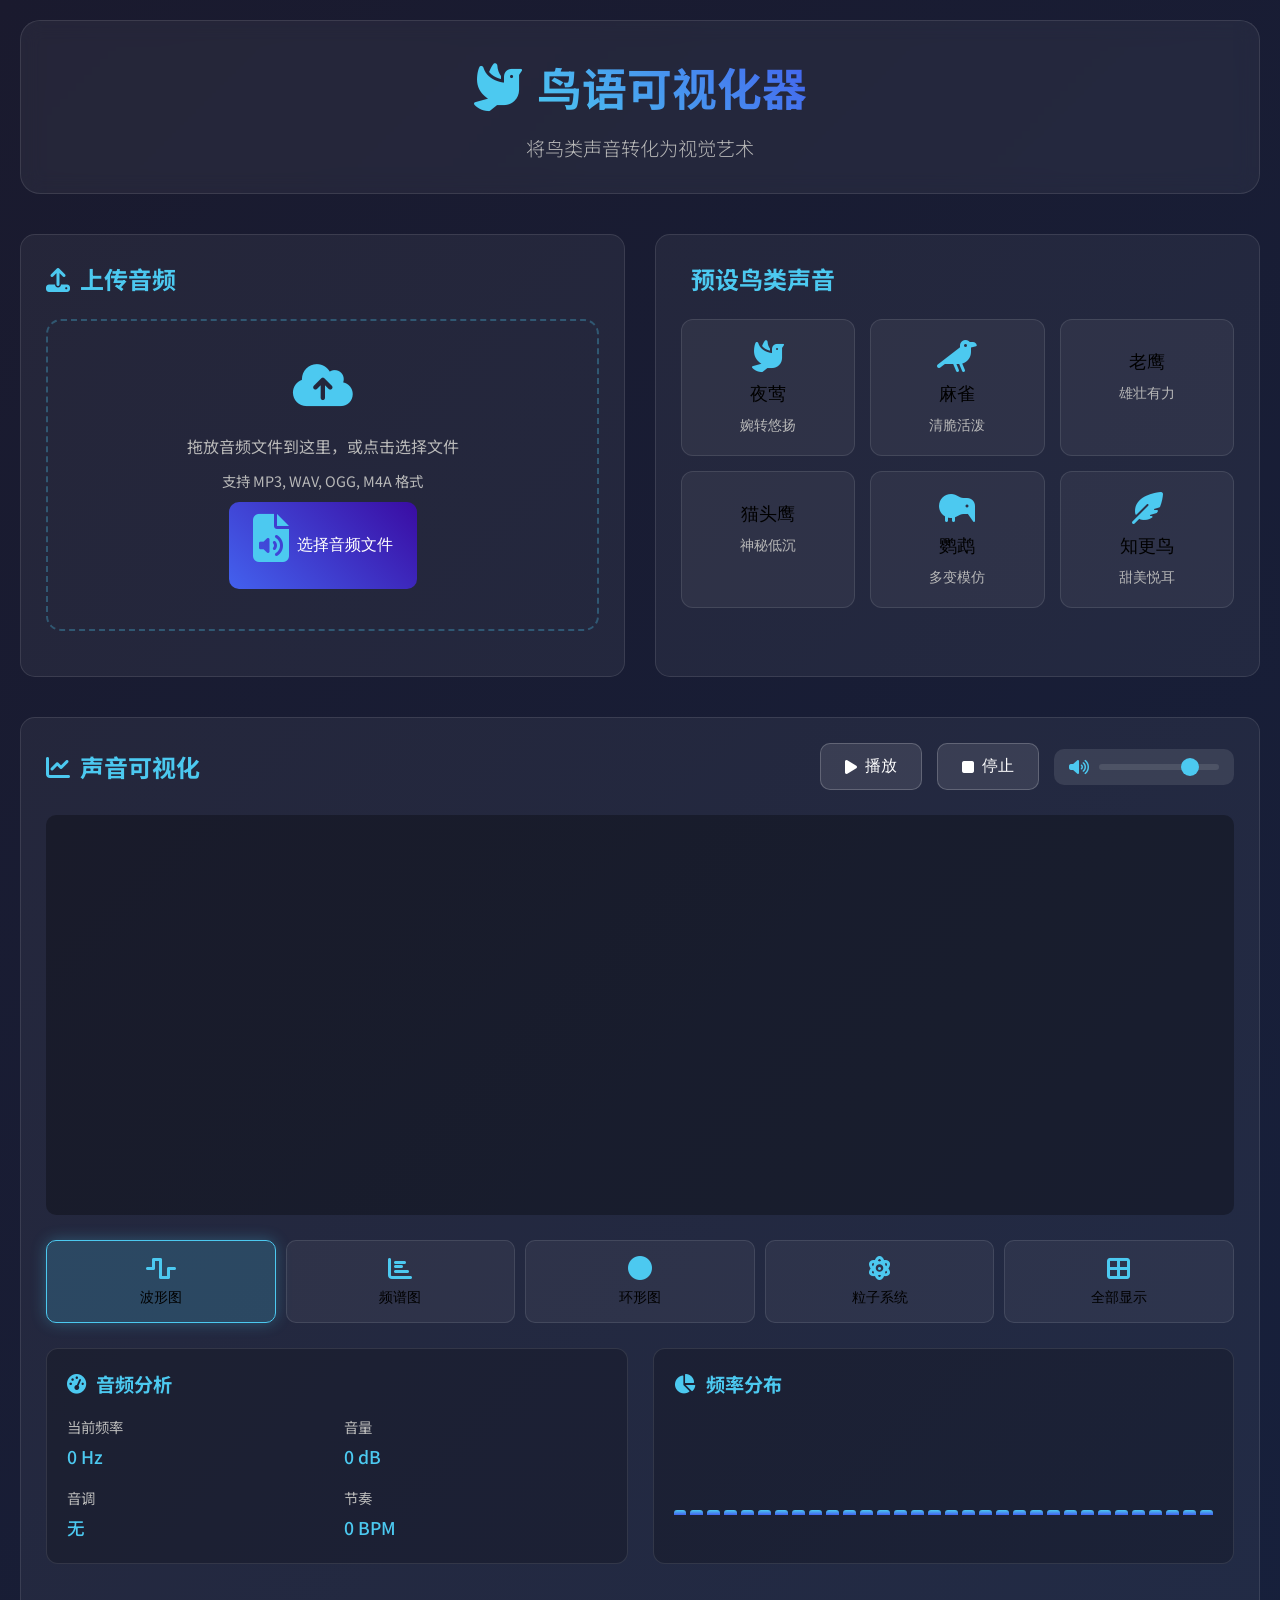
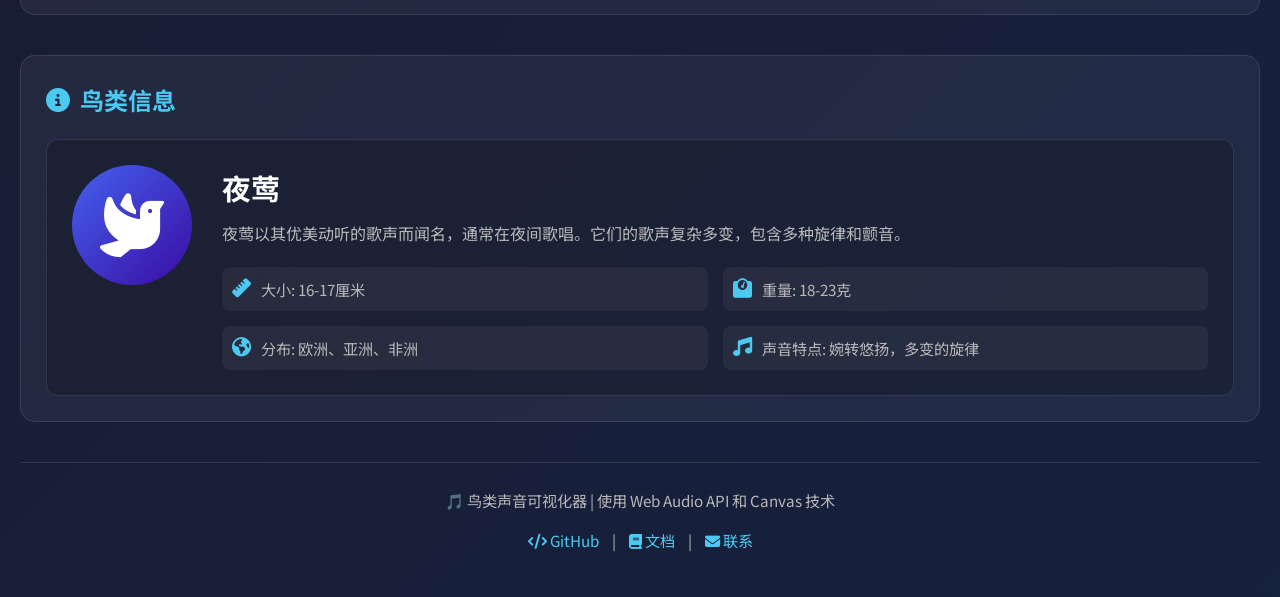
==== index.html @ f93c7d65 "Initial commit: 鸟类声音可视化器 v1.0 功能特点: - 🎵 4种音频可视化模式 (波形图、频谱图、环形图、粒子系统) - 🐦 6种预设鸟类声音和详细信息 - 📊 实时音频分析 (频" ====
<!DOCTYPE html>
<html lang="zh-CN">
<head>
    <meta charset="UTF-8">
    <meta name="viewport" content="width=device-width, initial-scale=1.0">
    <title>鸟类声音可视化 - 鸟语可视化器</title>
    <link rel="stylesheet" href="style.css">
    <link rel="stylesheet" href="https://cdnjs.cloudflare.com/ajax/libs/font-awesome/6.4.0/css/all.min.css">
    <link href="https://fonts.googleapis.com/css2?family=Noto+Sans+SC:wght@300;400;500;700&display=swap" rel="stylesheet">
</head>
<body>
    <div class="container">
        <!-- 头部 -->
        <header class="header">
            <div class="logo">
                <i class="fas fa-dove"></i>
                <h1>鸟语可视化器</h1>
            </div>
            <p class="subtitle">将鸟类声音转化为视觉艺术</p>
        </header>

        <!-- 主内容区 -->
        <main class="main-content">
            <!-- 控制面板 -->
            <div class="control-panel">
                <div class="upload-section">
                    <h2><i class="fas fa-upload"></i> 上传音频</h2>
                    <div class="upload-area" id="uploadArea">
                        <i class="fas fa-cloud-upload-alt"></i>
                        <p>拖放音频文件到这里，或点击选择文件</p>
                        <p class="file-types">支持 MP3, WAV, OGG, M4A 格式</p>
                        <input type="file" id="fileInput" accept="audio/*" hidden>
                        <button class="btn btn-primary" onclick="document.getElementById('fileInput').click()">
                            <i class="fas fa-file-audio"></i> 选择音频文件
                        </button>
                    </div>
                    <div class="file-info" id="fileInfo" style="display: none;">
                        <p><i class="fas fa-music"></i> 已选择: <span id="fileName"></span></p>
                        <p><i class="fas fa-clock"></i> 时长: <span id="fileDuration"></span></p>
                        <p><i class="fas fa-hdd"></i> 大小: <span id="fileSize"></span></p>
                    </div>
                </div>

                <div class="preset-sounds">
                    <h2><i class="fas fa-bird"></i> 预设鸟类声音</h2>
                    <div class="sound-grid">
                        <button class="sound-btn" data-src="nightingale" onclick="loadPresetSound('nightingale')">
                            <i class="fas fa-dove"></i>
                            <span>夜莺</span>
                            <small>婉转悠扬</small>
                        </button>
                        <button class="sound-btn" data-src="sparrow" onclick="loadPresetSound('sparrow')">
                            <i class="fas fa-crow"></i>
                            <span>麻雀</span>
                            <small>清脆活泼</small>
                        </button>
                        <button class="sound-btn" data-src="eagle" onclick="loadPresetSound('eagle')">
                            <i class="fas fa-eagle"></i>
                            <span>老鹰</span>
                            <small>雄壮有力</small>
                        </button>
                        <button class="sound-btn" data-src="owl" onclick="loadPresetSound('owl')">
                            <i class="fas fa-owl"></i>
                            <span>猫头鹰</span>
                            <small>神秘低沉</small>
                        </button>
                        <button class="sound-btn" data-src="parrot" onclick="loadPresetSound('parrot')">
                            <i class="fas fa-kiwi-bird"></i>
                            <span>鹦鹉</span>
                            <small>多变模仿</small>
                        </button>
                        <button class="sound-btn" data-src="robin" onclick="loadPresetSound('robin')">
                            <i class="fas fa-feather-alt"></i>
                            <span>知更鸟</span>
                            <small>甜美悦耳</small>
                        </button>
                    </div>
                </div>
            </div>

            <!-- 可视化区域 -->
            <div class="visualization-section">
                <div class="viz-header">
                    <h2><i class="fas fa-chart-line"></i> 声音可视化</h2>
                    <div class="viz-controls">
                        <button class="btn btn-secondary" id="playBtn" onclick="togglePlay()">
                            <i class="fas fa-play"></i> 播放
                        </button>
                        <button class="btn btn-secondary" onclick="stopAudio()">
                            <i class="fas fa-stop"></i> 停止
                        </button>
                        <div class="volume-control">
                            <i class="fas fa-volume-up"></i>
                            <input type="range" id="volumeSlider" min="0" max="100" value="80" oninput="changeVolume(this.value)">
                        </div>
                    </div>
                </div>

                <!-- 可视化画布 -->
                <div class="viz-canvas-container">
                    <canvas id="waveformCanvas"></canvas>
                    <canvas id="spectrumCanvas"></canvas>
                    <canvas id="circularCanvas"></canvas>
                    <canvas id="particleCanvas"></canvas>
                </div>

                <!-- 可视化模式选择 -->
                <div class="viz-mode-selector">
                    <button class="mode-btn active" data-mode="waveform" onclick="setVisualizationMode('waveform')">
                        <i class="fas fa-wave-square"></i>
                        <span>波形图</span>
                    </button>
                    <button class="mode-btn" data-mode="spectrum" onclick="setVisualizationMode('spectrum')">
                        <i class="fas fa-chart-bar"></i>
                        <span>频谱图</span>
                    </button>
                    <button class="mode-btn" data-mode="circular" onclick="setVisualizationMode('circular')">
                        <i class="fas fa-circle"></i>
                        <span>环形图</span>
                    </button>
                    <button class="mode-btn" data-mode="particle" onclick="setVisualizationMode('particle')">
                        <i class="fas fa-atom"></i>
                        <span>粒子系统</span>
                    </button>
                    <button class="mode-btn" data-mode="all" onclick="setVisualizationMode('all')">
                        <i class="fas fa-th-large"></i>
                        <span>全部显示</span>
                    </button>
                </div>

                <!-- 音频分析信息 -->
                <div class="audio-info">
                    <div class="info-card">
                        <h3><i class="fas fa-tachometer-alt"></i> 音频分析</h3>
                        <div class="info-grid">
                            <div class="info-item">
                                <span class="info-label">当前频率</span>
                                <span class="info-value" id="currentFreq">0 Hz</span>
                            </div>
                            <div class="info-item">
                                <span class="info-label">音量</span>
                                <span class="info-value" id="currentVolume">0 dB</span>
                            </div>
                            <div class="info-item">
                                <span class="info-label">音调</span>
                                <span class="info-value" id="currentPitch">无</span>
                            </div>
                            <div class="info-item">
                                <span class="info-label">节奏</span>
                                <span class="info-value" id="currentTempo">0 BPM</span>
                            </div>
                        </div>
                    </div>

                    <div class="info-card">
                        <h3><i class="fas fa-chart-pie"></i> 频率分布</h3>
                        <div class="frequency-bars" id="frequencyBars">
                            <!-- 频率条将通过JavaScript动态生成 -->
                        </div>
                    </div>
                </div>
            </div>

            <!-- 鸟类信息 -->
            <div class="bird-info-section">
                <h2><i class="fas fa-info-circle"></i> 鸟类信息</h2>
                <div class="bird-info-card" id="birdInfo">
                    <div class="bird-image">
                        <i class="fas fa-dove"></i>
                    </div>
                    <div class="bird-details">
                        <h3 id="birdName">选择一种鸟类</h3>
                        <p id="birdDescription">点击上面的鸟类按钮查看详细信息</p>
                        <div class="bird-stats">
                            <div class="stat">
                                <i class="fas fa-ruler"></i>
                                <span>大小: <span id="birdSize">-</span></span>
                            </div>
                            <div class="stat">
                                <i class="fas fa-weight"></i>
                                <span>重量: <span id="birdWeight">-</span></span>
                            </div>
                            <div class="stat">
                                <i class="fas fa-globe-americas"></i>
                                <span>分布: <span id="birdHabitat">-</span></span>
                            </div>
                            <div class="stat">
                                <i class="fas fa-music"></i>
                                <span>声音特点: <span id="birdSoundChar">-</span></span>
                            </div>
                        </div>
                    </div>
                </div>
            </div>
        </main>

        <!-- 底部 -->
        <footer class="footer">
            <p>🎵 鸟类声音可视化器 | 使用 Web Audio API 和 Canvas 技术</p>
            <p class="footer-links">
                <a href="#"><i class="fas fa-code"></i> GitHub</a> | 
                <a href="#"><i class="fas fa-book"></i> 文档</a> | 
                <a href="#"><i class="fas fa-envelope"></i> 联系</a>
            </p>
        </footer>
    </div>

    <!-- 音频播放器（隐藏） -->
    <audio id="audioPlayer" controls style="display: none;"></audio>

    <!-- JavaScript -->
    <script src="visualizer.js"></script>
</body>
</html>
---- style.css ----
/* 基础样式 */
* {
    margin: 0;
    padding: 0;
    box-sizing: border-box;
}

body {
    font-family: 'Noto Sans SC', sans-serif;
    background: linear-gradient(135deg, #1a1a2e 0%, #16213e 100%);
    color: #e6e6e6;
    min-height: 100vh;
    line-height: 1.6;
}

.container {
    max-width: 1400px;
    margin: 0 auto;
    padding: 20px;
}

/* 头部样式 */
.header {
    text-align: center;
    margin-bottom: 40px;
    padding: 30px 0;
    background: rgba(255, 255, 255, 0.05);
    border-radius: 20px;
    backdrop-filter: blur(10px);
    border: 1px solid rgba(255, 255, 255, 0.1);
}

.logo {
    display: flex;
    align-items: center;
    justify-content: center;
    gap: 15px;
    margin-bottom: 10px;
}

.logo i {
    font-size: 3rem;
    color: #4cc9f0;
    animation: float 3s ease-in-out infinite;
}

@keyframes float {
    0%, 100% { transform: translateY(0); }
    50% { transform: translateY(-10px); }
}

.logo h1 {
    font-size: 2.8rem;
    background: linear-gradient(45deg, #4cc9f0, #4361ee);
    -webkit-background-clip: text;
    -webkit-text-fill-color: transparent;
    background-clip: text;
}

.subtitle {
    font-size: 1.2rem;
    color: #b8b8b8;
    font-weight: 300;
}

/* 按钮样式 */
.btn {
    padding: 12px 24px;
    border: none;
    border-radius: 10px;
    font-size: 1rem;
    font-weight: 500;
    cursor: pointer;
    transition: all 0.3s ease;
    display: inline-flex;
    align-items: center;
    gap: 8px;
}

.btn-primary {
    background: linear-gradient(45deg, #4361ee, #3a0ca3);
    color: white;
}

.btn-primary:hover {
    transform: translateY(-2px);
    box-shadow: 0 10px 20px rgba(67, 97, 238, 0.3);
}

.btn-secondary {
    background: rgba(255, 255, 255, 0.1);
    color: white;
    border: 1px solid rgba(255, 255, 255, 0.2);
}

.btn-secondary:hover {
    background: rgba(255, 255, 255, 0.2);
    transform: translateY(-2px);
}

/* 控制面板 */
.control-panel {
    display: grid;
    grid-template-columns: 1fr 1fr;
    gap: 30px;
    margin-bottom: 40px;
}

@media (max-width: 992px) {
    .control-panel {
        grid-template-columns: 1fr;
    }
}

.upload-section, .preset-sounds {
    background: rgba(255, 255, 255, 0.05);
    border-radius: 15px;
    padding: 25px;
    border: 1px solid rgba(255, 255, 255, 0.1);
}

.upload-section h2, .preset-sounds h2 {
    color: #4cc9f0;
    margin-bottom: 20px;
    font-size: 1.5rem;
    display: flex;
    align-items: center;
    gap: 10px;
}

.upload-area {
    border: 2px dashed rgba(76, 201, 240, 0.3);
    border-radius: 15px;
    padding: 40px 20px;
    text-align: center;
    cursor: pointer;
    transition: all 0.3s ease;
    margin-bottom: 20px;
}

.upload-area:hover {
    border-color: #4cc9f0;
    background: rgba(76, 201, 240, 0.05);
}

.upload-area i {
    font-size: 3rem;
    color: #4cc9f0;
    margin-bottom: 15px;
}

.upload-area p {
    margin: 10px 0;
    color: #b8b8b8;
}

.file-types {
    font-size: 0.9rem;
    color: #888;
}

.file-info {
    background: rgba(0, 0, 0, 0.2);
    padding: 15px;
    border-radius: 10px;
    margin-top: 20px;
}

.file-info p {
    margin: 5px 0;
    display: flex;
    align-items: center;
    gap: 10px;
}

/* 预设声音按钮 */
.sound-grid {
    display: grid;
    grid-template-columns: repeat(3, 1fr);
    gap: 15px;
}

@media (max-width: 768px) {
    .sound-grid {
        grid-template-columns: repeat(2, 1fr);
    }
}

.sound-btn {
    background: rgba(255, 255, 255, 0.05);
    border: 1px solid rgba(255, 255, 255, 0.1);
    border-radius: 12px;
    padding: 20px 15px;
    text-align: center;
    cursor: pointer;
    transition: all 0.3s ease;
    display: flex;
    flex-direction: column;
    align-items: center;
    gap: 10px;
}

.sound-btn:hover {
    background: rgba(76, 201, 240, 0.1);
    transform: translateY(-3px);
    border-color: #4cc9f0;
}

.sound-btn i {
    font-size: 2rem;
    color: #4cc9f0;
}

.sound-btn span {
    font-weight: 500;
    font-size: 1.1rem;
}

.sound-btn small {
    font-size: 0.9rem;
    color: #b8b8b8;
}

/* 可视化区域 */
.visualization-section {
    background: rgba(255, 255, 255, 0.05);
    border-radius: 15px;
    padding: 25px;
    margin-bottom: 40px;
    border: 1px solid rgba(255, 255, 255, 0.1);
}

.viz-header {
    display: flex;
    justify-content: space-between;
    align-items: center;
    margin-bottom: 25px;
    flex-wrap: wrap;
    gap: 15px;
}

.viz-header h2 {
    color: #4cc9f0;
    font-size: 1.5rem;
    display: flex;
    align-items: center;
    gap: 10px;
}

.viz-controls {
    display: flex;
    gap: 15px;
    align-items: center;
    flex-wrap: wrap;
}

.volume-control {
    display: flex;
    align-items: center;
    gap: 10px;
    background: rgba(255, 255, 255, 0.1);
    padding: 10px 15px;
    border-radius: 10px;
}

.volume-control i {
    color: #4cc9f0;
}

.volume-control input[type="range"] {
    width: 120px;
    height: 6px;
    -webkit-appearance: none;
    background: rgba(255, 255, 255, 0.1);
    border-radius: 3px;
    outline: none;
}

.volume-control input[type="range"]::-webkit-slider-thumb {
    -webkit-appearance: none;
    width: 18px;
    height: 18px;
    background: #4cc9f0;
    border-radius: 50%;
    cursor: pointer;
}

/* 可视化画布容器 */
.viz-canvas-container {
    position: relative;
    width: 100%;
    height: 400px;
    background: rgba(0, 0, 0, 0.3);
    border-radius: 10px;
    overflow: hidden;
    margin-bottom: 25px;
}

.viz-canvas-container canvas {
    position: absolute;
    top: 0;
    left: 0;
    width: 100%;
    height: 100%;
}

/* 可视化模式选择器 */
.viz-mode-selector {
    display: flex;
    gap: 10px;
    margin-bottom: 25px;
    flex-wrap: wrap;
}

.mode-btn {
    flex: 1;
    min-width: 120px;
    background: rgba(255, 255, 255, 0.05);
    border: 1px solid rgba(255, 255, 255, 0.1);
    border-radius: 10px;
    padding: 15px;
    text-align: center;
    cursor: pointer;
    transition: all 0.3s ease;
    display: flex;
    flex-direction: column;
    align-items: center;
    gap: 8px;
}

.mode-btn:hover {
    background: rgba(76, 201, 240, 0.1);
}

.mode-btn.active {
    background: rgba(76, 201, 240, 0.2);
    border-color: #4cc9f0;
    box-shadow: 0 0 15px rgba(76, 201, 240, 0.3);
}

.mode-btn i {
    font-size: 1.5rem;
    color: #4cc9f0;
}

.mode-btn span {
    font-size: 0.9rem;
    font-weight: 500;
}

/* 音频信息 */
.audio-info {
    display: grid;
    grid-template-columns: 1fr 1fr;
    gap: 25px;
    margin-bottom: 25px;
}

@media (max-width: 768px) {
    .audio-info {
        grid-template-columns: 1fr;
    }
}

.info-card {
    background: rgba(0, 0, 0, 0.2);
    border-radius: 12px;
    padding: 20px;
    border: 1px solid rgba(255, 255, 255, 0.1);
}

.info-card h3 {
    color: #4cc9f0;
    margin-bottom: 15px;
    font-size: 1.2rem;
    display: flex;
    align-items: center;
    gap: 10px;
}

.info-grid {
    display: grid;
    grid-template-columns: 1fr 1fr;
    gap: 15px;
}

.info-item {
    display: flex;
    flex-direction: column;
    gap: 5px;
}

.info-label {
    font-size: 0.9rem;
    color: #b8b8b8;
}

.info-value {
    font-size: 1.1rem;
    font-weight: 500;
    color: #4cc9f0;
}

/* 频率条 */
.frequency-bars {
    display: flex;
    align-items: flex-end;
    height: 100px;
    gap: 4px;
    margin-top: 15px;
}

.freq-bar {
    flex: 1;
    background: linear-gradient(to top, #4361ee, #4cc9f0);
    border-radius: 3px 3px 0 0;
    min-height: 5px;
    transition: height 0.1s ease;
}

/* 鸟类信息 */
.bird-info-section {
    background: rgba(255, 255, 255, 0.05);
    border-radius: 15px;
    padding: 25px;
    margin-bottom: 40px;
    border: 1px solid rgba(255, 255, 255, 0.1);
}

.bird-info-section h2 {
    color: #4cc9f0;
    margin-bottom: 20px;
    font-size: 1.5rem;
    display: flex;
    align-items: center;
    gap: 10px;
}

.bird-info-card {
    display: flex;
    gap: 30px;
    background: rgba(0, 0, 0, 0.2);
    border-radius: 12px;
    padding: 25px;
    border: 1px solid rgba(255, 255, 255, 0.1);
}

@media (max-width: 768px) {
    .bird-info-card {
        flex-direction: column;
        text-align: center;
    }
}

.bird-image {
    flex-shrink: 0;
    width: 120px;
    height: 120px;
    background: linear-gradient(135deg, #4361ee, #3a0ca3);
    border-radius: 50%;
    display: flex;
    align-items: center;
    justify-content: center;
}

.bird-image i {
    font-size: 4rem;
    color: white;
}

.bird-details {
    flex: 1;
}

.bird-details h3 {
    color: white;
    font-size: 1.8rem;
    margin-bottom: 10px;
}

.bird-details p {
    color: #b8b8b8;
    margin-bottom: 20px;
    line-height: 1.6;
}

.bird-stats {
    display: grid;
    grid-template-columns: repeat(2, 1fr);
    gap: 15px;
}

@media (max-width: 480px) {
    .bird-stats {
        grid-template-columns: 1fr;
    }
}

.stat {
    display: flex;
    align-items: center;
    gap: 10px;
    padding: 10px;
    background: rgba(255, 255, 255, 0.05);
    border-radius: 8px;
}

.stat i {
    color: #4cc9f0;
    font-size: 1.2rem;
}

.stat span {
    color: #b8b8b8;
    font-size: 0.95rem;
}

/* 底部 */
.footer {
    text-align: center;
    padding: 25px 0;
    color: #b8b8b8;
    font-size: 0.95rem;
    border-top: 1px solid rgba(255, 255, 255, 0.1);
}

.footer-links {
    margin-top: 15px;
}

.footer-links a {
    color: #4cc9f0;
    text-decoration: none;
    margin: 0 10px;
    transition: color 0.3s ease;
}

.footer-links a:hover {
    color: white;
    text-decoration: underline;
}

/* 响应式调整 */
@media (max-width: 480px) {
    .logo h1 {
        font-size: 2rem;
    }
    
    .sound-grid {
        grid-template-columns: 1fr;
    }
    
    .viz-controls {
        justify-content: center;
    }
    
    .viz-mode-selector {
        justify-content: center;
    }
    
    .mode-btn {
        min-width: 100px;
    }
}
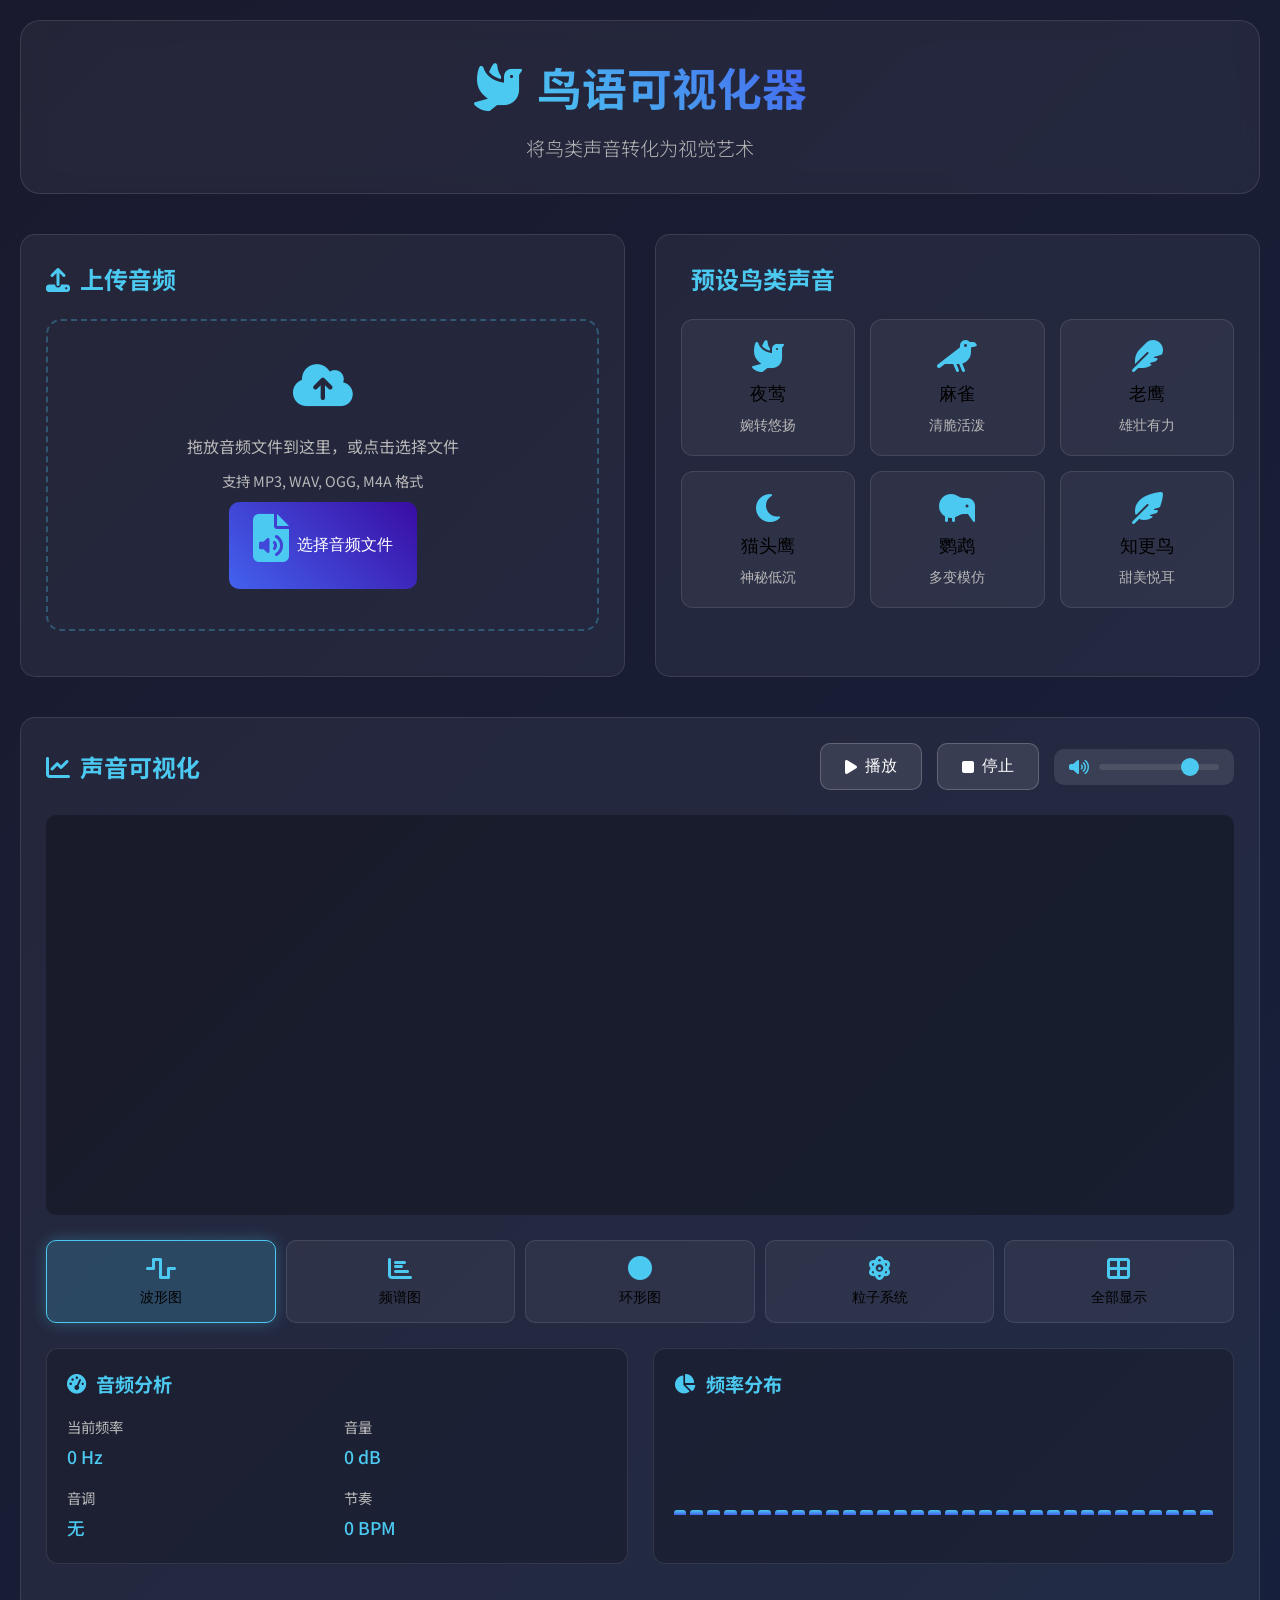
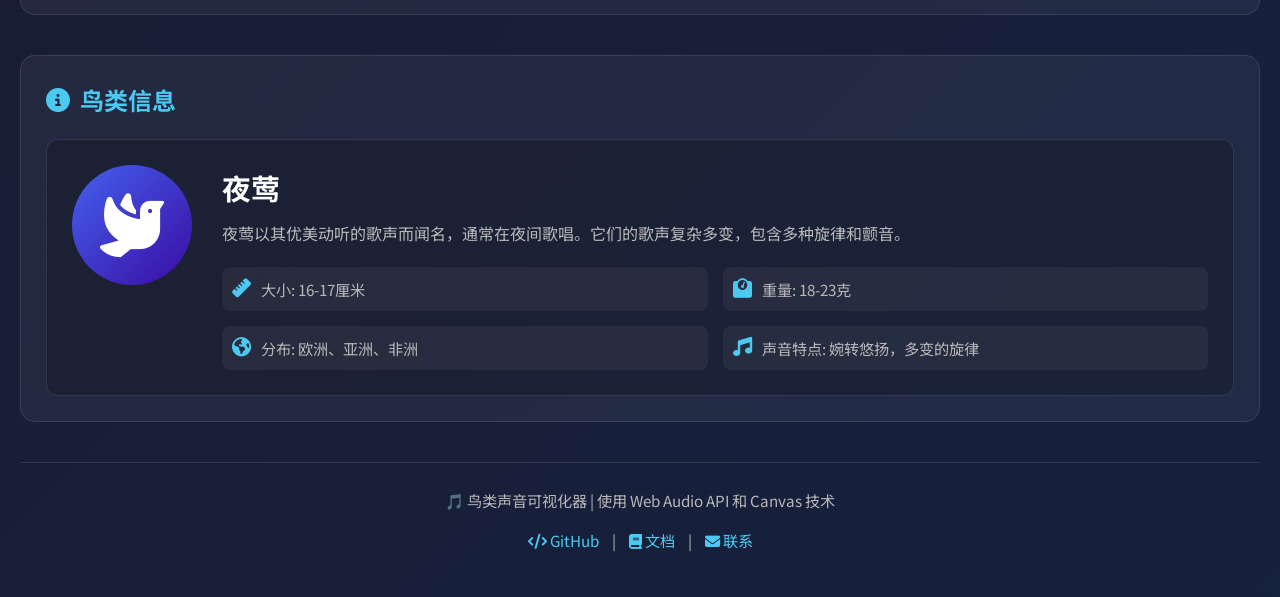
==== commit 86fd170a: "better" ====
--- a/index.html
+++ b/index.html
@@ -55,12 +55,12 @@
                             <small>清脆活泼</small>
                         </button>
                         <button class="sound-btn" data-src="eagle" onclick="loadPresetSound('eagle')">
-                            <i class="fas fa-eagle"></i>
+                            <i class="fas fa-feather"></i>
                             <span>老鹰</span>
                             <small>雄壮有力</small>
                         </button>
                         <button class="sound-btn" data-src="owl" onclick="loadPresetSound('owl')">
-                            <i class="fas fa-owl"></i>
+                            <i class="fas fa-moon"></i>
                             <span>猫头鹰</span>
                             <small>神秘低沉</small>
                         </button>
